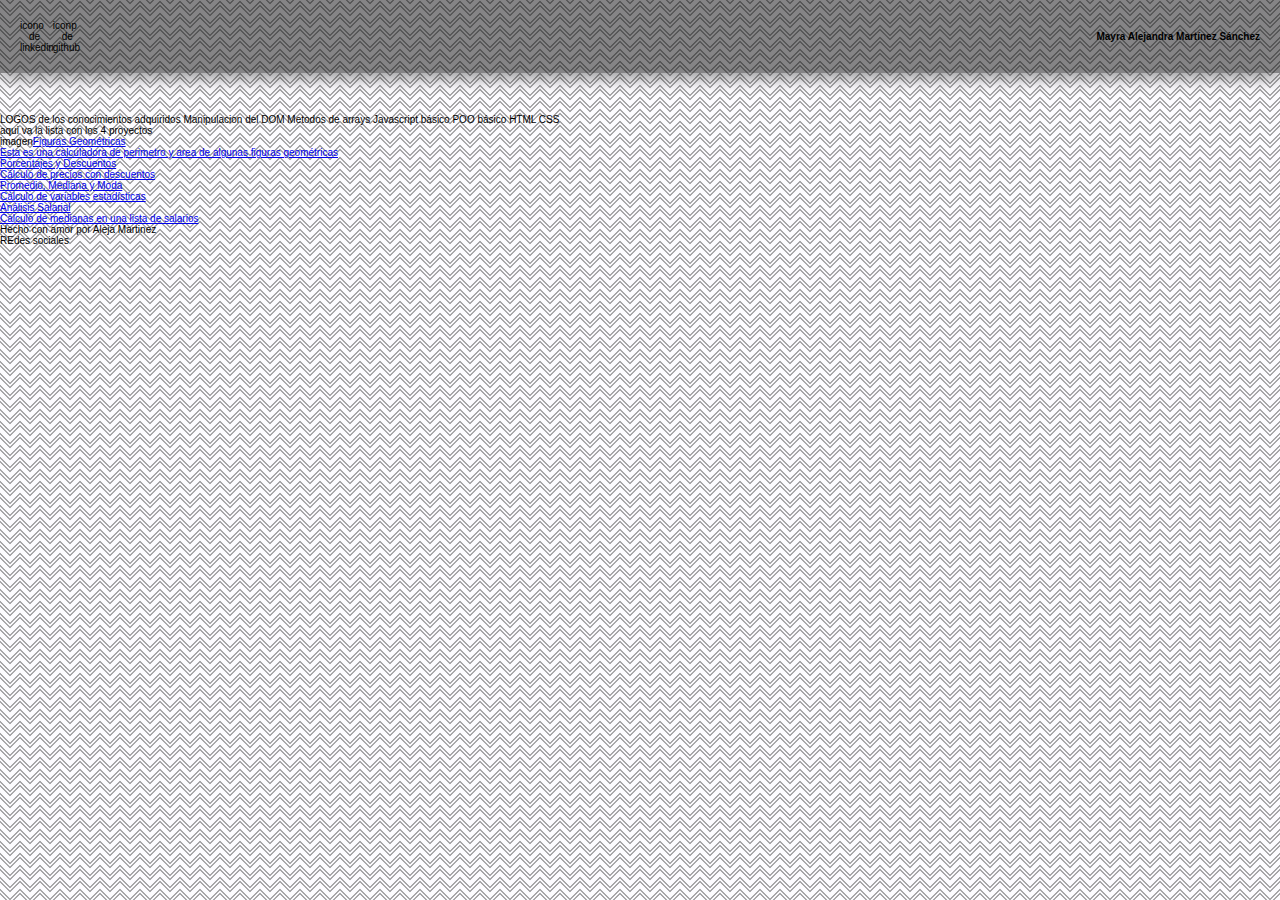
==== index.html @ 367e9c11 "Cambio de ruta del index.html" ====
<!DOCTYPE html>
<html lang="en">
<head>
    <meta charset="UTF-8">
    <meta http-equiv="X-UA-Compatible" content="IE=edge">
    <meta name="viewport" content="width=device-width, initial-scale=1.0">
    <link rel="stylesheet" href="../css/index.css">
    <title>Home</title>
</head>
<body>
    <header>
        <div class="header">
            <div class="header-icons">
                <span>icono de linkedin</span>
                <span>iconp de github</span>
            </div>
            <h4 class="header-title">Mayra Alejandra Martínez Sánchez</h4>
        </div>
    </header>
    <main>
        <div class="main-container">
            <div class="main-container-info">
                <img src="" alt="">
                <div class="main-container-info-Learned">LOGOS de los conocimientos adquiridos
                    Manipulacion del DOM
                    Metodos de arrays
                    Javascript básico
                    POO básico
                    HTML
                    CSS
                </div>
            </div>
            <div class="main-container-listProjects">aqui va la lista con los 4 proyectos
                <ul>
                    <li class="listProject-item"> <span>imagen</span><a href="./figuras.html">Figuras Geométricas
                        <p>Esta es una calculadora de perimetro y area de algunas figuras geométricas</p></a> 
                    </li>
                    <li class="listProject-item"><a href="./porcentajes.html">Porcentajes y Descuentos 
                        <p>Cálculo de precios con descuentos</p></a> </li>
                    <li class="listProject-item"><a href="./PromedioYmediana.html">Promedio, Mediana y Moda
                        <p>Cálculo de variables estadísticas</p></a></li>
                    <li class="listProject-item"><a href="./analisisSalarial.html">Análisis Salarial
                        <p>Calculo de medianas en una lista de salarios</p></a></li>
                </ul>
            </div>
        </div>
    </main>
    <footer>
        <div>Hecho con amor por Aleja Martinez</div>
        <div>REdes sociales</div>
    </footer>
</body>
</html>
---- css/index.css ----
*{
    margin: 0;
    padding: 0;
    box-sizing: border-box;
}
html{
    font-size: 62.5%;
}
body{
    font-family: 'Lucida Sans', 'Lucida Sans Regular', 'Lucida Grande', 'Lucida Sans Unicode', Geneva, Verdana, sans-serif;
    background-color: #fdfcff;
    background-image: url("data:image/svg+xml,%3Csvg xmlns='http://www.w3.org/2000/svg' width='20' height='12' viewBox='0 0 20 12'%3E%3Cg fill-rule='evenodd'%3E%3Cg id='charlie-brown' fill='%23000000' fill-opacity='0.47'%3E%3Cpath d='M9.8 12L0 2.2V.8l10 10 10-10v1.4L10.2 12h-.4zm-4 0L0 6.2V4.8L7.2 12H5.8zm8.4 0L20 6.2V4.8L12.8 12h1.4zM9.8 0l.2.2.2-.2h-.4zm-4 0L10 4.2 14.2 0h-1.4L10 2.8 7.2 0H5.8z'/%3E%3C/g%3E%3C/g%3E%3C/svg%3E");

}

.header {
    display: flex;
    justify-content: space-between;
    align-items: center ;
    width: 100%;
    min-width: 320px;
    margin-bottom: 30px;
    padding: 20px;
    text-align: right;
    background-color: rgba(0, 0, 0, 0.473);
    box-shadow: 0px 5px 16px rgba(0, 0, 0, 0.411);
}
.header-icons span{
    width: 20px;
    height: 20px;
    display: inline-block;
    margin-right:10px ;
}
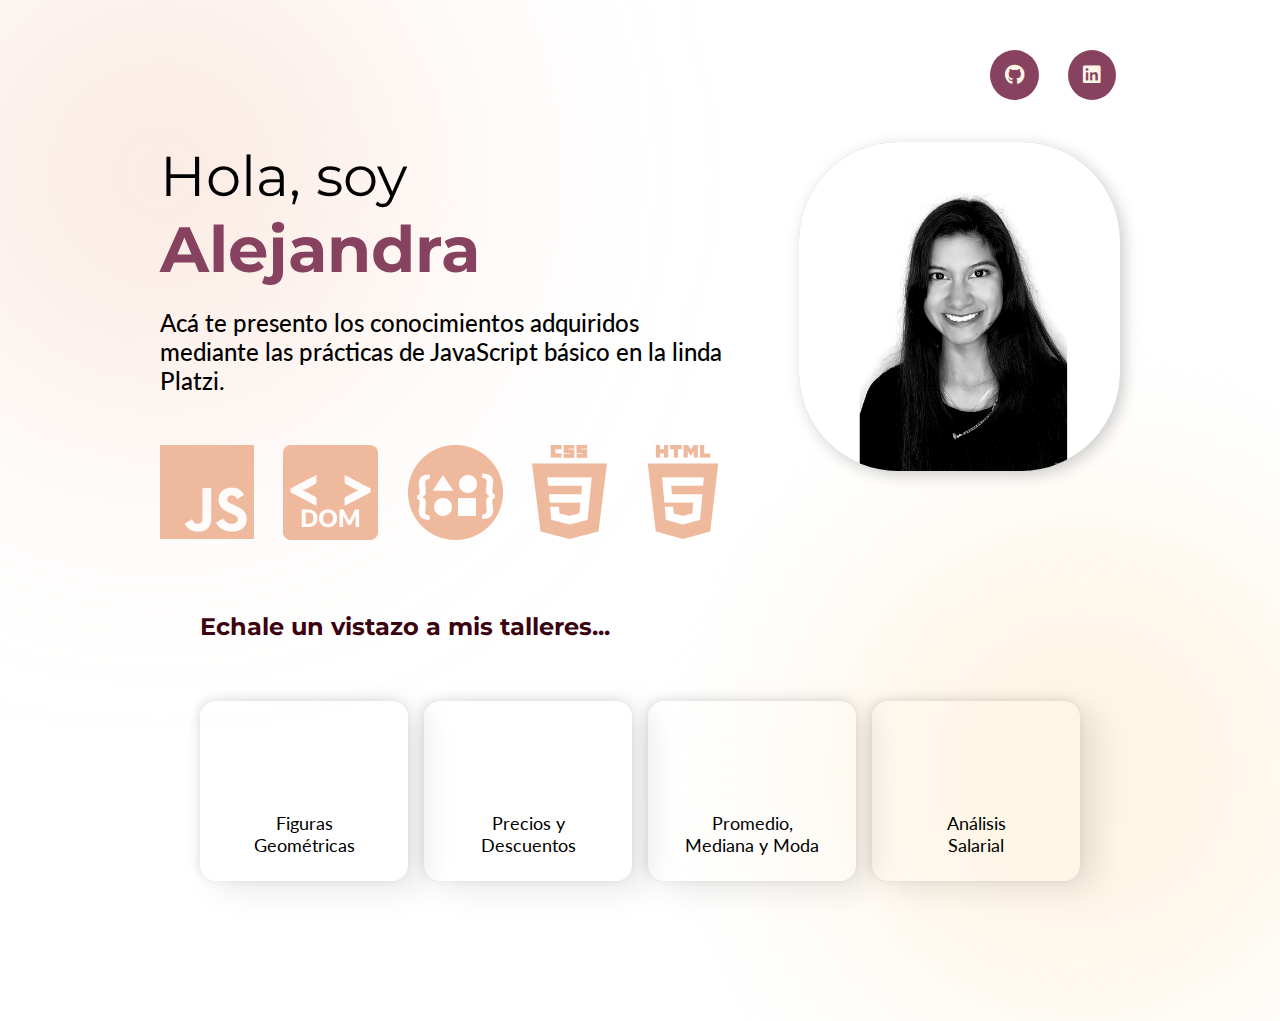
==== commit 5e2e6c97: "creacion y modificacion del css del home" ====
--- a/index.html
+++ b/index.html
@@ -4,50 +4,77 @@
     <meta charset="UTF-8">
     <meta http-equiv="X-UA-Compatible" content="IE=edge">
     <meta name="viewport" content="width=device-width, initial-scale=1.0">
-    <link rel="stylesheet" href="../css/index.css">
+    <link rel="stylesheet" href="./css/index.css">
+    <!-- fuentes -->
+    <link rel="preconnect" href="https://fonts.googleapis.com">
+    <link rel="preconnect" href="https://fonts.gstatic.com" crossorigin>
+    <link href="https://fonts.googleapis.com/css2?family=Lato:wght@300;400;700&family=Montserrat:wght@400;500;600;700;800&display=swap" rel="stylesheet">
+    <link rel="stylesheet" href="https://cdnjs.cloudflare.com/ajax/libs/font-awesome/5.15.3/css/all.min.css" >
+
+
     <title>Home</title>
 </head>
 <body>
     <header>
         <div class="header">
             <div class="header-icons">
-                <span>icono de linkedin</span>
-                <span>iconp de github</span>
+                <a href="https://github.com/malemartinez/" target="_blank" class="icon-social">
+                    <i class="fab fa-github circulo-redes"></i>
+                </a>
+                <a href="https://www.linkedin.com/in/malemartinez/" target="_blank" class="icon-social">
+                    <i class="fab fa-linkedin circulo-redes"></i>
+                </a>
             </div>
-            <h4 class="header-title">Mayra Alejandra Martínez Sánchez</h4>
         </div>
     </header>
     <main>
-        <div class="main-container">
+        <div class="circle-background one-circle"></div>
+        <div class="circle-background two-circle"></div>
+        <section class="main-container">
+
             <div class="main-container-info">
-                <img src="" alt="">
-                <div class="main-container-info-Learned">LOGOS de los conocimientos adquiridos
-                    Manipulacion del DOM
-                    Metodos de arrays
-                    Javascript básico
-                    POO básico
-                    HTML
-                    CSS
+                
+                <div class="main-container-info-Learned">
+                    <h2 class="info-title__h2">Hola, soy</h2>
+                    <h1 class="info-title__h1">Alejandra</h1>
+                    <p class="info-text">Acá te presento los conocimientos adquiridos mediante las prácticas de JavaScript básico en la linda Platzi.</p>
+                    <ul class="info-icons">
+                        <li> <img src="./assets/javascript.png" alt=""></li>
+                        <li> <img src="./assets/DOM.png" alt=""></li>
+                        <li> <img src="./assets/POO.png" alt=""></li>
+                        <li> <img src="./assets/css.png" alt=""> </li>
+                        <li> <img src="./assets/html.png" alt=""> </li>
+                    </ul>
+                    
                 </div>
+                <figure>
+                    <img class="main-container-img" src="./assets/foto perfil2.png" alt="">
+                </figure>
             </div>
-            <div class="main-container-listProjects">aqui va la lista con los 4 proyectos
-                <ul>
-                    <li class="listProject-item"> <span>imagen</span><a href="./figuras.html">Figuras Geométricas
-                        <p>Esta es una calculadora de perimetro y area de algunas figuras geométricas</p></a> 
+            <div class="main-container-listProjects">
+                <p class="listProjects-text">Echale un vistazo a mis talleres...</p>
+                <ul class="listProjects-container">
+                    <li class="listProject-item" > 
+                        <span class="listProject-item-img figure-icon"  alt=""></span>
+                        <a href="./html/figuras.html" target="_blank" class="listProject-item-text">Figuras Geométricas</a> 
                     </li>
-                    <li class="listProject-item"><a href="./porcentajes.html">Porcentajes y Descuentos 
-                        <p>Cálculo de precios con descuentos</p></a> </li>
-                    <li class="listProject-item"><a href="./PromedioYmediana.html">Promedio, Mediana y Moda
-                        <p>Cálculo de variables estadísticas</p></a></li>
-                    <li class="listProject-item"><a href="./analisisSalarial.html">Análisis Salarial
-                        <p>Calculo de medianas en una lista de salarios</p></a></li>
+                    <li class="listProject-item">
+                        <span class="listProject-item-img discount-icon"  alt=""></span>
+                        <a href="./html/porcentajes.html" target="_blank" class="listProject-item-text">Precios y Descuentos </a>
+                         </li>
+                    <li class="listProject-item">
+                        <span class="listProject-item-img average-icon"  alt=""></span>
+                        <a href="./html/PromedioYmediana.html"target="_blank" class="listProject-item-text">Promedio, Mediana y Moda</a>
+                    </li>
+                    <li class="listProject-item">
+                        <span class="listProject-item-img analysis-icon"  alt=""></span>
+                        <a href="./html/analisisSalarial.html" target="_blank" class="listProject-item-text">Análisis <br> Salarial</a>
+                    </li>
                 </ul>
             </div>
-        </div>
+            
+        </section>
     </main>
-    <footer>
-        <div>Hecho con amor por Aleja Martinez</div>
-        <div>REdes sociales</div>
-    </footer>
+    
 </body>
 </html>--- a/css/index.css
+++ b/css/index.css
@@ -1,3 +1,14 @@
+/* variables */
+:root{
+    --font-family-principal: 'Montserrat', sans-serif;
+    --font-family-second: 'Lato', sans-serif;
+    --primary-color: #87425F;
+    --secundary-color: #EFB99D;
+    --ligth-color:#FEF5E4;
+    --neutral-color:rgb(172, 167, 171);
+    --dark-color: rgb(59, 3, 16);
+}
+
 *{
     margin: 0;
     padding: 0;
@@ -7,27 +18,191 @@
     font-size: 62.5%;
 }
 body{
-    font-family: 'Lucida Sans', 'Lucida Sans Regular', 'Lucida Grande', 'Lucida Sans Unicode', Geneva, Verdana, sans-serif;
-    background-color: #fdfcff;
-    background-image: url("data:image/svg+xml,%3Csvg xmlns='http://www.w3.org/2000/svg' width='20' height='12' viewBox='0 0 20 12'%3E%3Cg fill-rule='evenodd'%3E%3Cg id='charlie-brown' fill='%23000000' fill-opacity='0.47'%3E%3Cpath d='M9.8 12L0 2.2V.8l10 10 10-10v1.4L10.2 12h-.4zm-4 0L0 6.2V4.8L7.2 12H5.8zm8.4 0L20 6.2V4.8L12.8 12h1.4zM9.8 0l.2.2.2-.2h-.4zm-4 0L10 4.2 14.2 0h-1.4L10 2.8 7.2 0H5.8z'/%3E%3C/g%3E%3C/g%3E%3C/svg%3E");
-
-}
-
-.header {
-    display: flex;
-    justify-content: space-between;
-    align-items: center ;
+    padding: 50px 160px;
+}
+p{
+    font-family: var(--font-family-second);
+}
+li{
+    list-style: none;
+}
+a{
+    text-decoration: none;
+    color: rgb(0, 0, 0);
+}
+.header{
     width: 100%;
     min-width: 320px;
-    margin-bottom: 30px;
-    padding: 20px;
-    text-align: right;
-    background-color: rgba(0, 0, 0, 0.473);
-    box-shadow: 0px 5px 16px rgba(0, 0, 0, 0.411);
-}
-.header-icons span{
-    width: 20px;
-    height: 20px;
-    display: inline-block;
-    margin-right:10px ;
+    display: flex;
+    justify-content: flex-end;
+}
+.header-icons {
+    display: flex;
+    justify-content: space-between;
+    width: 130px;
+}
+.header-icons .icon-social{
+    width: 52px;
+    height: 52px;
+    /* display: flex; */
+}
+.circulo-redes{
+    align-items: center;
+    justify-content: center;
+    border-radius: 50%;
+    padding: 15px;
+    font-size: 20px;
+    transition-duration: 0.3s;
+    color: var(--ligth-color);
+    background-color: var(--primary-color);
+    /* border:  var(--dark-color) 2px solid; */
+}
+.circulo-redes:hover{
+    background-color: var(--ligth-color);
+    border:  var(--dark-color) 1px solid;
+    color: var(--dark-color);
+}
+.main-container{
+    display: flex;
+    flex-direction: column;
+    margin-top: 40px;
+}
+.circle-background{
+    position: absolute;
+    width: 500px;
+    height: 500px;
+    border-radius: 50%;
+    z-index: -5;
+}
+.one-circle{
+    left: -89px;
+    top: -76px;
+    background: rgba(239, 185, 157, 0.32);
+    filter: blur(150px);
+}
+.two-circle{
+    left: 833px;
+    top: 521px;
+    background:var(--ligth-color);
+    filter: blur(100px);
+}
+.main-container-info{
+    display: flex;
+    /* width: 100%; */
+    justify-content: space-between;
+
+}
+
+.main-container-info-Learned{
+    max-width: 570px;
+}
+.info-title__h1{
+    font-family: var(--font-family-principal);
+    font-style: normal;
+    font-weight: bold;
+    font-size: 64px;
+    line-height: 78px;
+
+    color:var(--primary-color) ;
+}
+.info-title__h2{
+    font-family: var(--font-family-principal);
+    font-style: normal;
+    font-weight: normal;
+    font-size: 56px;
+    line-height: 68px;
+
+    color: #000000;
+}
+.info-text{
+    font-style: normal;
+    font-weight: 500;
+    font-size: 24px;
+    line-height: 29px;
+    margin: 20px 0px 50px;
+    
+}
+.info-icons{
+    display: flex;
+    justify-content: space-between;
+    margin-bottom: 70px;
+}
+.main-container-img{
+    width: 321px;
+    height: 329px;
+        
+    background: #C4C4C4;
+    box-shadow: 4px 4px 16px rgba(0, 0, 0, 0.2);
+    border-radius: 99px;    
+}
+
+.main-container-listProjects{
+    width: 880px;
+    margin: 0 auto;
+}
+.listProjects-text{
+    font-family: var(--font-family-principal);
+    font-style: normal;
+    font-weight: bold;
+    font-size: 24px;
+    line-height: 29px;
+
+    color: var(--dark-color);
+    margin-bottom: 60px;
+}
+.listProjects-container{
+    display: flex;
+    justify-content: space-between;
+    max-width: 890px;
+}
+.listProject-item{
+    display: flex;
+    flex-direction: column;
+    align-items: center;
+    justify-content: space-between;
+    text-align: center;
+    width: 208px;
+    height: 180px;
+    padding: 30px 30px 25px;
+    box-shadow: -2px -2px 10px rgba(0, 0, 0, 0.1),
+     16px 8px 32px rgba(0, 0, 0, 0.1);
+    border-radius: 16px;
+    
+}
+.listProject-item:hover{
+    transition: 0.5s;
+    cursor: pointer;
+    box-shadow: inset -2px -2px 20px var(--ligth-color),
+    inset 1px 1px 10px var(--neutral-color);
+}
+.listProject-item:hover a{
+    color: var(--dark-color);
+
+}
+.listProject-item-img{
+    width: 70px;
+    height: 70px;
+    background-repeat: no-repeat;
+    background-size: cover;
+}
+.figure-icon{
+    background-image: url(https://img.icons8.com/dotty/80/000000/top-view.png);
+}
+.discount-icon{
+    background-image: url(https://img.icons8.com/dotty/80/000000/discount.png);
+}
+
+.average-icon{
+    background-image: url(https://img.icons8.com/dotty/80/000000/statistics.png);
+}
+.analysis-icon{
+    background-image: url(https://img.icons8.com/dotty/80/000000/average-2.png);
+}
+
+.listProject-item-text{
+    font-family: var(--font-family-second);
+    font-style: normal;
+    font-weight: normal;
+    font-size: 18px;
+    line-height: 22px;
 }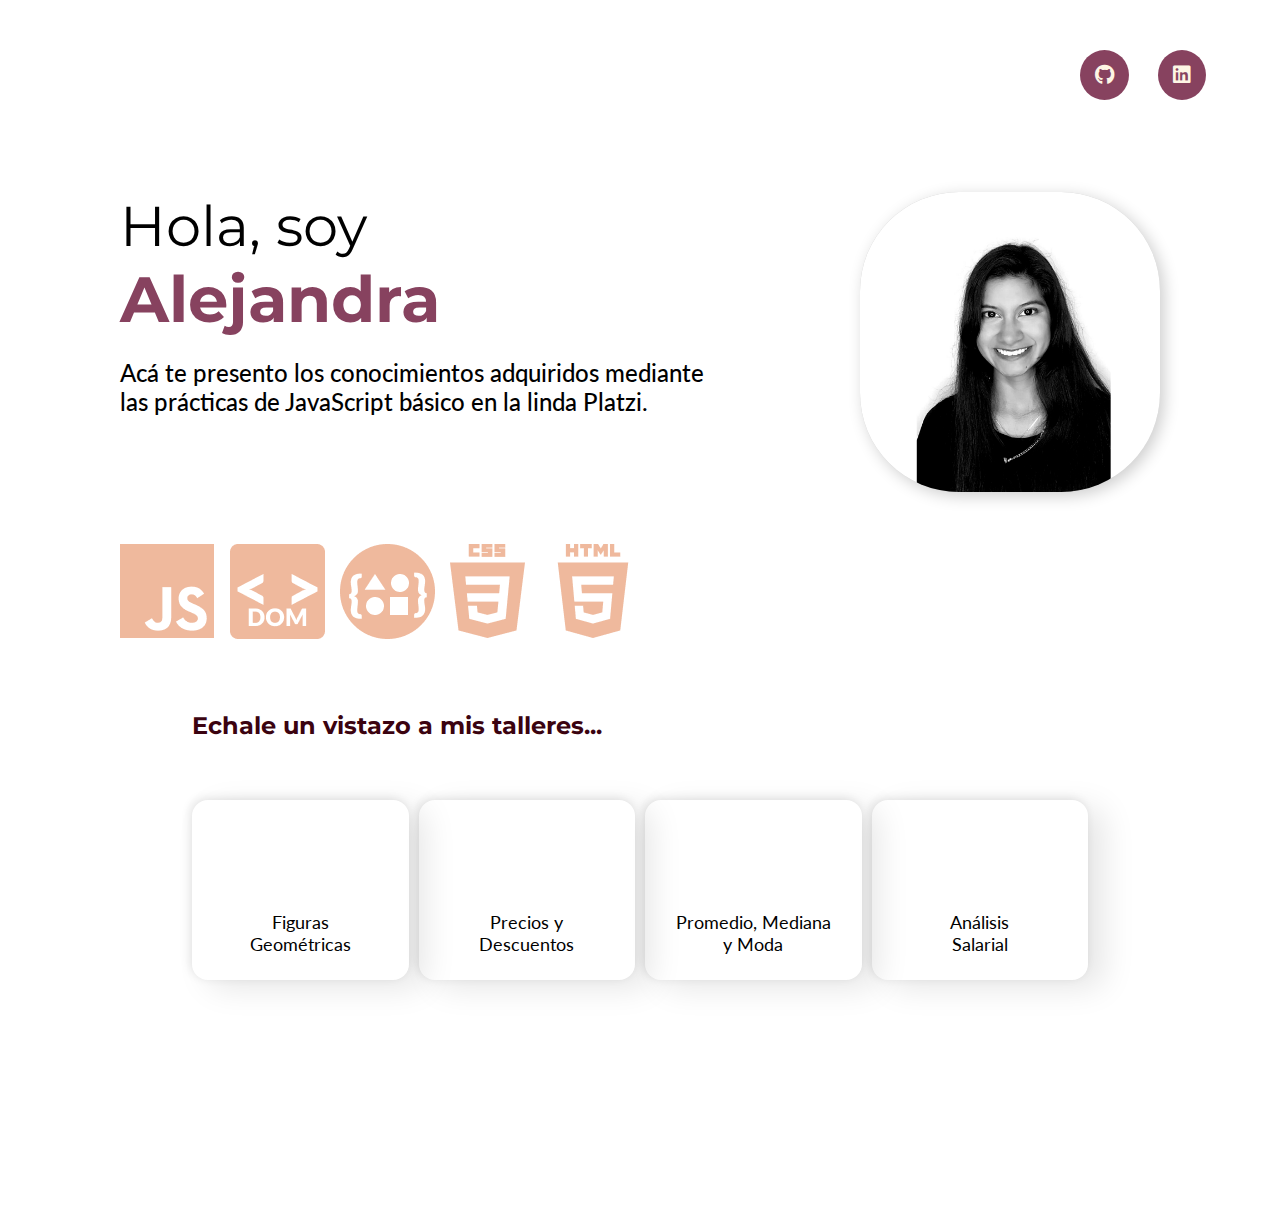
==== commit ed2503b5: "Codigo css de home y media queries" ====
--- a/index.html
+++ b/index.html
@@ -38,6 +38,11 @@
                     <h2 class="info-title__h2">Hola, soy</h2>
                     <h1 class="info-title__h1">Alejandra</h1>
                     <p class="info-text">Acá te presento los conocimientos adquiridos mediante las prácticas de JavaScript básico en la linda Platzi.</p>
+                </div>
+                <figure class="main-container-img">
+                    <img  src="./assets/foto perfil2.png" alt="">
+                </figure>
+                <div class="info-icons-container">
                     <ul class="info-icons">
                         <li> <img src="./assets/javascript.png" alt=""></li>
                         <li> <img src="./assets/DOM.png" alt=""></li>
@@ -45,11 +50,9 @@
                         <li> <img src="./assets/css.png" alt=""> </li>
                         <li> <img src="./assets/html.png" alt=""> </li>
                     </ul>
-                    
+
                 </div>
-                <figure>
-                    <img class="main-container-img" src="./assets/foto perfil2.png" alt="">
-                </figure>
+                
             </div>
             <div class="main-container-listProjects">
                 <p class="listProjects-text">Echale un vistazo a mis talleres...</p>
--- a/css/index.css
+++ b/css/index.css
@@ -18,7 +18,14 @@
     font-size: 62.5%;
 }
 body{
-    padding: 50px 160px;
+    display: flex;
+    flex-direction: column;
+    /* min-height: 100vh; */
+    /* align-items: center; */
+    /* width: 80%; */
+    padding: 50px ;
+    max-width: 1240px;
+    margin: 0 auto;
 }
 p{
     font-family: var(--font-family-second);
@@ -30,9 +37,11 @@
     text-decoration: none;
     color: rgb(0, 0, 0);
 }
+header{
+    width: 100%;
+}
 .header{
-    width: 100%;
-    min-width: 320px;
+    /* min-width: 250px; */
     display: flex;
     justify-content: flex-end;
 }
@@ -62,12 +71,15 @@
     border:  var(--dark-color) 1px solid;
     color: var(--dark-color);
 }
+/* seccion principal */
 .main-container{
     display: flex;
     flex-direction: column;
     margin-top: 40px;
-}
-.circle-background{
+    padding: 50px;
+    
+}
+/* .circle-background{
     position: absolute;
     width: 500px;
     height: 500px;
@@ -85,16 +97,23 @@
     top: 521px;
     background:var(--ligth-color);
     filter: blur(100px);
-}
+} */
 .main-container-info{
-    display: flex;
-    /* width: 100%; */
+    /* flex-basis: 70%; */
+    display: flex;
+    flex-wrap: wrap;
     justify-content: space-between;
-
+    gap: 50px;
 }
 
 .main-container-info-Learned{
-    max-width: 570px;
+    display: flex;
+    flex-direction: column;
+
+    flex-basis: 300px;
+    max-width: 600px;
+    flex-grow: 2;
+    order: 1;
 }
 .info-title__h1{
     font-family: var(--font-family-principal);
@@ -122,22 +141,47 @@
     margin: 20px 0px 50px;
     
 }
-.info-icons{
-    display: flex;
-    justify-content: space-between;
-    margin-bottom: 70px;
-}
 .main-container-img{
-    width: 321px;
-    height: 329px;
-        
+    flex-basis: 250px;
+    max-width: 300px;
+    flex-grow: 1;
+    order: 2;
+       
+}
+.main-container-img img{
+    width: 100%;
     background: #C4C4C4;
     box-shadow: 4px 4px 16px rgba(0, 0, 0, 0.2);
-    border-radius: 99px;    
-}
-
+    border-radius: 99px; 
+}
+.info-icons-container{
+    /* flex-basis: 60%; */
+    flex-basis: 50%;
+    
+    order: 3;
+    margin-bottom: 70px;
+}
+.info-icons{
+    display: flex;
+    flex-wrap: wrap;
+    gap: 15px;
+    justify-content: space-evenly;
+    -ms-transform-origin-x: 80%;
+    /* margin: 0 auto; */
+}
+.info-icons li{
+    flex-basis: 80px;
+    
+}
+
+
+/* lista de proyectos */
 .main-container-listProjects{
-    width: 880px;
+    display: flex;
+    flex-direction: column;
+
+    flex-basis: 400px;
+    
     margin: 0 auto;
 }
 .listProjects-text{
@@ -152,8 +196,10 @@
 }
 .listProjects-container{
     display: flex;
-    justify-content: space-between;
-    max-width: 890px;
+    justify-content: space-evenly;
+    flex-wrap: wrap;
+    gap: 10px;
+    /* max-width: 890px; */
 }
 .listProject-item{
     display: flex;
@@ -161,7 +207,11 @@
     align-items: center;
     justify-content: space-between;
     text-align: center;
-    width: 208px;
+
+    flex-basis: 150px;
+    flex-grow: 2;
+    max-width: 350px;
+    /* width: 208px; */
     height: 180px;
     padding: 30px 30px 25px;
     box-shadow: -2px -2px 10px rgba(0, 0, 0, 0.1),
@@ -176,7 +226,7 @@
     inset 1px 1px 10px var(--neutral-color);
 }
 .listProject-item:hover a{
-    color: var(--dark-color);
+    color: var(--primary-color);
 
 }
 .listProject-item-img{
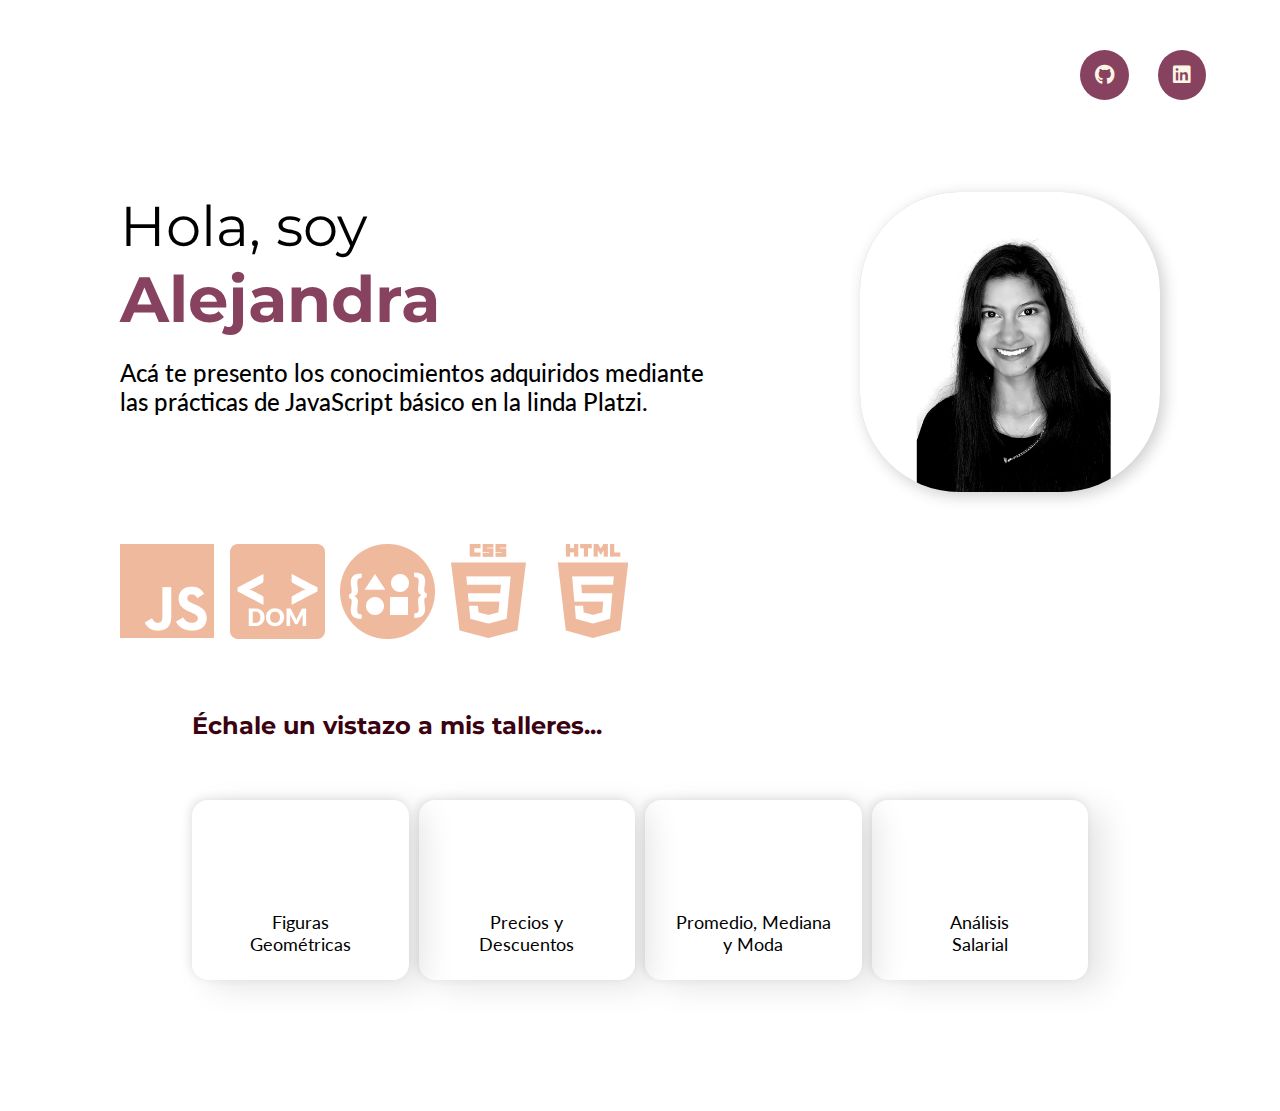
==== commit b093b9a5: "Diseño de boton responsivo en el home" ====
--- a/index.html
+++ b/index.html
@@ -5,12 +5,13 @@
     <meta http-equiv="X-UA-Compatible" content="IE=edge">
     <meta name="viewport" content="width=device-width, initial-scale=1.0">
     <link rel="stylesheet" href="./css/index.css">
+    <link rel="stylesheet" href="./css/indexTablet.css" media="screen and (max-width:800px)">
+    <link rel="stylesheet" href="./css/indexMobile.css" media="screen and (max-width:530px)">
     <!-- fuentes -->
     <link rel="preconnect" href="https://fonts.googleapis.com">
     <link rel="preconnect" href="https://fonts.gstatic.com" crossorigin>
     <link href="https://fonts.googleapis.com/css2?family=Lato:wght@300;400;700&family=Montserrat:wght@400;500;600;700;800&display=swap" rel="stylesheet">
     <link rel="stylesheet" href="https://cdnjs.cloudflare.com/ajax/libs/font-awesome/5.15.3/css/all.min.css" >
-
 
     <title>Home</title>
 </head>
@@ -28,12 +29,8 @@
         </div>
     </header>
     <main>
-        <div class="circle-background one-circle"></div>
-        <div class="circle-background two-circle"></div>
         <section class="main-container">
-
             <div class="main-container-info">
-                
                 <div class="main-container-info-Learned">
                     <h2 class="info-title__h2">Hola, soy</h2>
                     <h1 class="info-title__h1">Alejandra</h1>
@@ -50,12 +47,10 @@
                         <li> <img src="./assets/css.png" alt=""> </li>
                         <li> <img src="./assets/html.png" alt=""> </li>
                     </ul>
-
                 </div>
-                
             </div>
             <div class="main-container-listProjects">
-                <p class="listProjects-text">Echale un vistazo a mis talleres...</p>
+                <p class="listProjects-text">Échale un vistazo a mis talleres...</p>
                 <ul class="listProjects-container">
                     <li class="listProject-item" > 
                         <span class="listProject-item-img figure-icon"  alt=""></span>
@@ -75,9 +70,12 @@
                     </li>
                 </ul>
             </div>
-            
+        </section>
+        <section class="menu-button-container">
+            <button class="menu-button">
+                <i class="fas fa-bars"></i>
+            </button>
         </section>
     </main>
-    
 </body>
 </html>--- a/css/index.css
+++ b/css/index.css
@@ -53,7 +53,6 @@
 .header-icons .icon-social{
     width: 52px;
     height: 52px;
-    /* display: flex; */
 }
 .circulo-redes{
     align-items: center;
@@ -64,7 +63,6 @@
     transition-duration: 0.3s;
     color: var(--ligth-color);
     background-color: var(--primary-color);
-    /* border:  var(--dark-color) 2px solid; */
 }
 .circulo-redes:hover{
     background-color: var(--ligth-color);
@@ -77,29 +75,8 @@
     flex-direction: column;
     margin-top: 40px;
     padding: 50px;
-    
-}
-/* .circle-background{
-    position: absolute;
-    width: 500px;
-    height: 500px;
-    border-radius: 50%;
-    z-index: -5;
-}
-.one-circle{
-    left: -89px;
-    top: -76px;
-    background: rgba(239, 185, 157, 0.32);
-    filter: blur(150px);
-}
-.two-circle{
-    left: 833px;
-    top: 521px;
-    background:var(--ligth-color);
-    filter: blur(100px);
-} */
+}
 .main-container-info{
-    /* flex-basis: 70%; */
     display: flex;
     flex-wrap: wrap;
     justify-content: space-between;
@@ -119,7 +96,7 @@
     font-family: var(--font-family-principal);
     font-style: normal;
     font-weight: bold;
-    font-size: 64px;
+    font-size: 6.4rem;
     line-height: 78px;
 
     color:var(--primary-color) ;
@@ -130,7 +107,6 @@
     font-weight: normal;
     font-size: 56px;
     line-height: 68px;
-
     color: #000000;
 }
 .info-text{
@@ -146,7 +122,6 @@
     max-width: 300px;
     flex-grow: 1;
     order: 2;
-       
 }
 .main-container-img img{
     width: 100%;
@@ -155,9 +130,7 @@
     border-radius: 99px; 
 }
 .info-icons-container{
-    /* flex-basis: 60%; */
     flex-basis: 50%;
-    
     order: 3;
     margin-bottom: 70px;
 }
@@ -165,23 +138,16 @@
     display: flex;
     flex-wrap: wrap;
     gap: 15px;
-    justify-content: space-evenly;
-    -ms-transform-origin-x: 80%;
-    /* margin: 0 auto; */
+    justify-content: space-between;
 }
 .info-icons li{
     flex-basis: 80px;
-    
-}
-
-
+}
 /* lista de proyectos */
 .main-container-listProjects{
     display: flex;
     flex-direction: column;
-
-    flex-basis: 400px;
-    
+    flex-basis: 300px;
     margin: 0 auto;
 }
 .listProjects-text{
@@ -190,7 +156,6 @@
     font-weight: bold;
     font-size: 24px;
     line-height: 29px;
-
     color: var(--dark-color);
     margin-bottom: 60px;
 }
@@ -255,4 +220,21 @@
     font-weight: normal;
     font-size: 18px;
     line-height: 22px;
-}+}
+/* boton de menu responsivo */
+.menu-button-container{
+    display: none;
+}
+/* media queries generales hasta pixelaje de tablet */
+
+@media screen and (max-width:1230px) {
+    .info-icons-container{
+        flex-basis: 70%;
+    }
+}
+@media screen and (max-width:1000px) {
+    .info-icons-container{
+        flex-basis: 100%;
+    }
+}
+
--- a/css/indexTablet.css
+++ b/css/indexTablet.css
@@ -0,0 +1,19 @@
+.main-container-info{
+    justify-content: space-evenly;
+}
+.main-container-info-Learned{
+    align-items: center;
+    order: 2;
+}
+.main-container-img{
+    order: 1;
+}
+.info-text{
+    text-align: center;
+}
+.info-icons{
+    justify-content: space-evenly;
+}
+.listProjects-text{
+    text-align: center;
+}--- a/css/indexMobile.css
+++ b/css/indexMobile.css
@@ -0,0 +1,39 @@
+.main-container{
+    padding: 0px;
+}
+.info-title__h1{
+    font-size: 4.8rem;
+    line-height: 59px;
+}
+.info-title__h2{
+    font-size: 3.6rem;
+    line-height: 44px;
+}
+.info-text{
+    font-size: 1.8rem;
+    line-height: 22px;
+}
+
+@media screen and (max-width: 430px) {
+    .main-container-listProjects{
+        flex-basis: 0px;
+    }
+    .listProjects-container{
+        display: none;
+    }
+    .menu-button-container{
+        display: flex;
+        justify-content: center;
+    }
+    .menu-button{
+        font-size: 50px;
+        border-radius: 50%;
+        padding: 20px;
+        color: var(--ligth-color);
+        background-color: var(--primary-color);
+        border: none;
+     }
+    .menu-button:hover{
+         cursor: pointer;
+     }
+}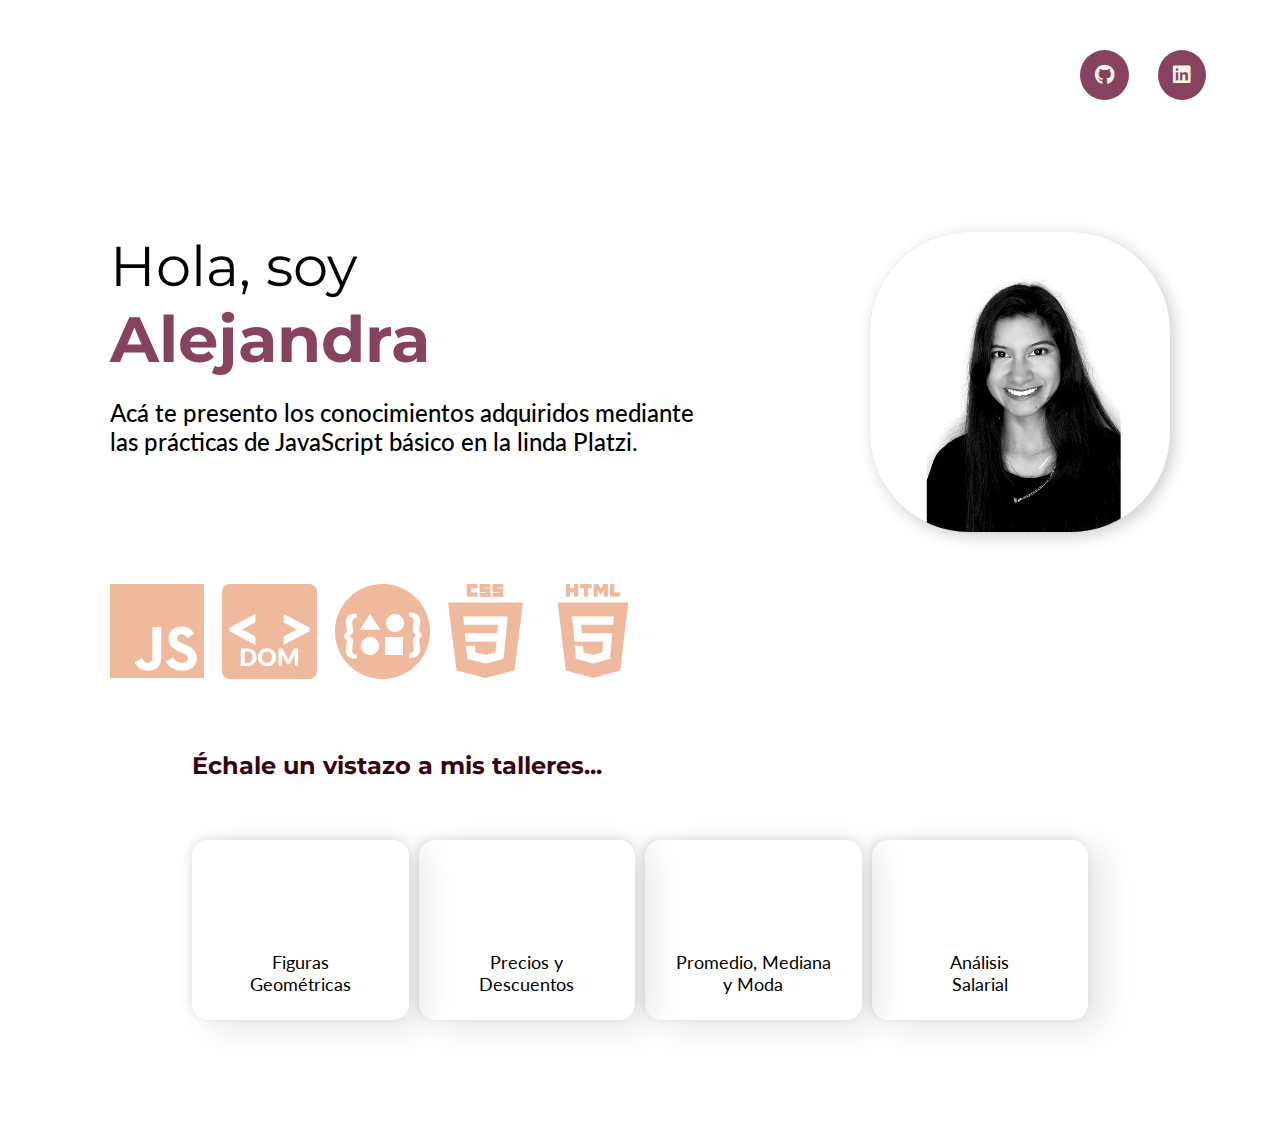
==== commit 291770eb: "modificacion de paleta de colores a todos los talleres" ====
--- a/index.html
+++ b/index.html
@@ -4,6 +4,8 @@
     <meta charset="UTF-8">
     <meta http-equiv="X-UA-Compatible" content="IE=edge">
     <meta name="viewport" content="width=device-width, initial-scale=1.0">
+    <link rel="shortcut icon" href="./assets/favicon.png" type="image/x-icon">
+    
     <link rel="stylesheet" href="./css/index.css">
     <link rel="stylesheet" href="./css/indexTablet.css" media="screen and (max-width:800px)">
     <link rel="stylesheet" href="./css/indexMobile.css" media="screen and (max-width:530px)">
@@ -76,6 +78,19 @@
                 <i class="fas fa-bars"></i>
             </button>
         </section>
+        <section class="menu-responsive menu-oculto">
+            
+            <ul class=" menu-list-container ">
+                <li><span class="icon-menu figure-icon"></span><a class="menu-item" href="./html/figuras.html">Figuras Geométricas </a></li>
+                <li><span class="icon-menu discount-icon"></span><a class="menu-item" href="./html/porcentajes.html" target="_blank" >Precios y Descuentos</a></li>
+                <li><span class="icon-menu average-icon"></span><a class="menu-item" href="./html/PromedioYmediana.html" target="_blank">Promedio, Mediana y Moda</a></li>
+                <li><span class="icon-menu analysis-icon"></span><a  class=" menu-item" href="./html/analisisSalarial.html" >Análisis Salarial</a></li>
+            </ul>
+            <button class="arrow-back-button">
+                <i class="fas fa-arrow-down"></i>
+            </button>
+        </section>
     </main>
+    <script src="./js/index.js"></script>
 </body>
 </html>--- a/css/index.css
+++ b/css/index.css
@@ -4,7 +4,7 @@
     --font-family-second: 'Lato', sans-serif;
     --primary-color: #87425F;
     --secundary-color: #EFB99D;
-    --ligth-color:#FEF5E4;
+    --ligth-color:rgb(254, 245, 228);
     --neutral-color:rgb(172, 167, 171);
     --dark-color: rgb(59, 3, 16);
 }
@@ -20,10 +20,8 @@
 body{
     display: flex;
     flex-direction: column;
-    /* min-height: 100vh; */
-    /* align-items: center; */
-    /* width: 80%; */
-    padding: 50px ;
+    
+    
     max-width: 1240px;
     margin: 0 auto;
 }
@@ -39,9 +37,10 @@
 }
 header{
     width: 100%;
+    order: 1;
+    padding: 50px 50px 0px 50px;
 }
 .header{
-    /* min-width: 250px; */
     display: flex;
     justify-content: flex-end;
 }
@@ -70,6 +69,10 @@
     color: var(--dark-color);
 }
 /* seccion principal */
+main{
+    order: 2;
+    padding: 40px ;
+}
 .main-container{
     display: flex;
     flex-direction: column;
@@ -225,6 +228,9 @@
 .menu-button-container{
     display: none;
 }
+.menu-responsive{
+    display: none;
+}
 /* media queries generales hasta pixelaje de tablet */
 
 @media screen and (max-width:1230px) {
--- a/css/indexMobile.css
+++ b/css/indexMobile.css
@@ -15,25 +15,108 @@
 }
 
 @media screen and (max-width: 430px) {
+    header{
+        order: 2;
+        background-color: var(--ligth-color);
+        padding: 20px 0px;
+    }
+    .header{
+        justify-content: center;
+    }
+    main{
+        order: 1;
+    }
     .main-container-listProjects{
         flex-basis: 0px;
     }
     .listProjects-container{
         display: none;
     }
+    
     .menu-button-container{
         display: flex;
         justify-content: center;
     }
     .menu-button{
-        font-size: 50px;
+        font-size: 30px;
         border-radius: 50%;
         padding: 20px;
         color: var(--ligth-color);
         background-color: var(--primary-color);
-        border: none;
+        border:  var(--dark-color) 1px solid;
      }
     .menu-button:hover{
          cursor: pointer;
-     }
+        background-color: var(--ligth-color);
+        color: var(--dark-color);
+    }
+    .menu-responsive{
+        display: flex;
+        flex-direction: column;
+        justify-content: center;
+        position: fixed;
+        left: 0px;
+        
+        width: 100%;
+        height:calc(100% - 25%);
+        padding: 50px;
+        border-radius: 50px;
+        box-shadow: -10px 0px 20px var(--neutral-color);
+        background-color: var(--ligth-color);
+        transition: top 0.5s ease-in-out;
+        overflow-y: auto;
+    }
+    .arrow-back-button{
+        font-size: 20px;
+        padding: 10px;
+        margin: 0 auto;
+        color: var(--ligth-color);
+        background-color: var(--primary-color);
+        border-radius: 50%;
+        border:  var(--dark-color) 1px solid;
+    }
+    .arrow-back-button:hover{
+        cursor: pointer;
+        background-color: var(--ligth-color);
+        color: var(--dark-color);  
+    }
+    .menu-list-container{
+        display: flex;
+        flex-direction: column;
+        justify-content: center;
+        align-items: center;
+        min-height: 50vh;
+        max-height: 70vh;
+        overflow-y: auto;
+    }
+    .menu-list-container li{
+        display: flex;
+        align-items:center;
+        width: 100%;
+        padding: 20px 10px;
+        font-family: var(--font-family-principal);
+        border-bottom: 2px solid var(--secundary-color);
+    }
+    .menu-list-container li:hover .menu-item{
+        color: var(--primary-color);
+    }
+    .menu-item{
+        font-size: 1.8rem;
+        font-weight: bold;
+    }
+    .icon-menu{
+        display: inline-block;
+        width: 30px;
+        height: 30px;
+        margin-right: 10px;
+        background-repeat: no-repeat;
+        background-size: cover;
+    }
+    /* controlar aparicion de menu */
+    .menu-visible{
+        top: 30%;
+    }
+    .menu-oculto{
+        top: 110%;
+    }
 }